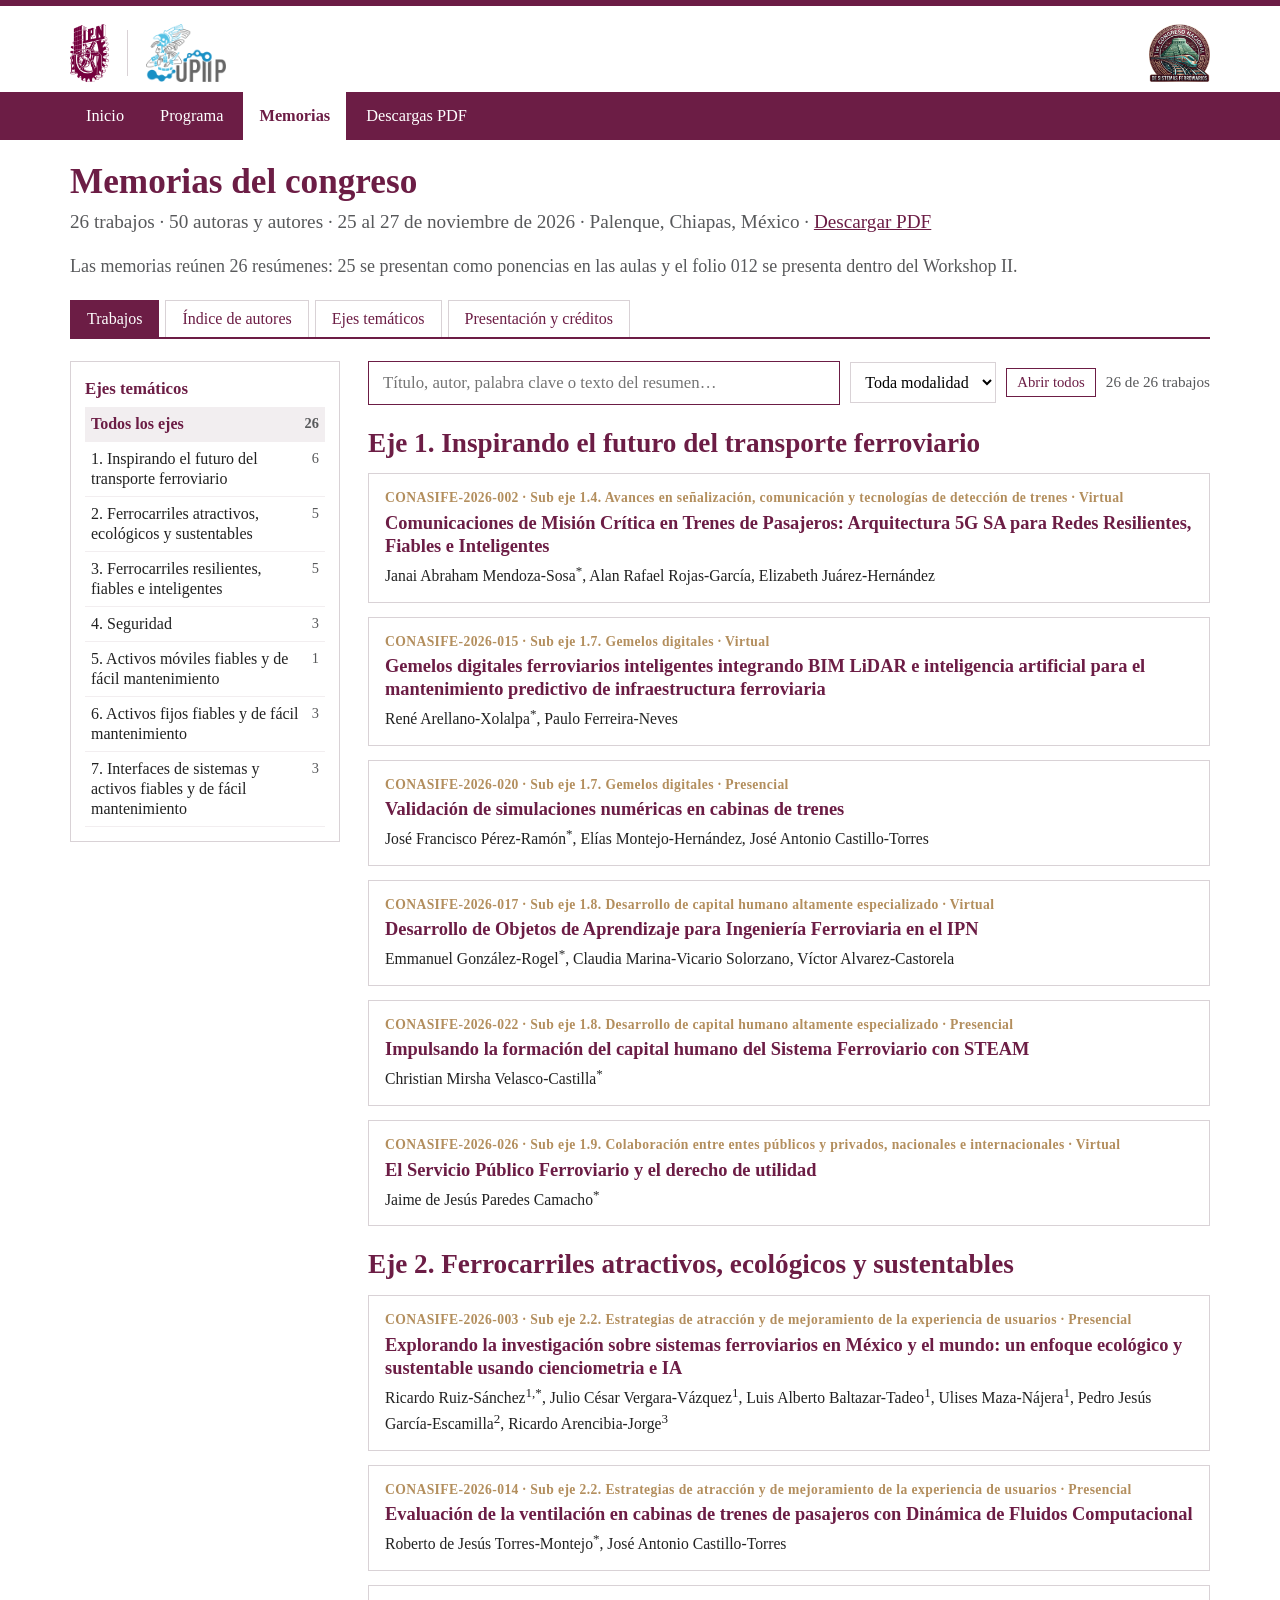
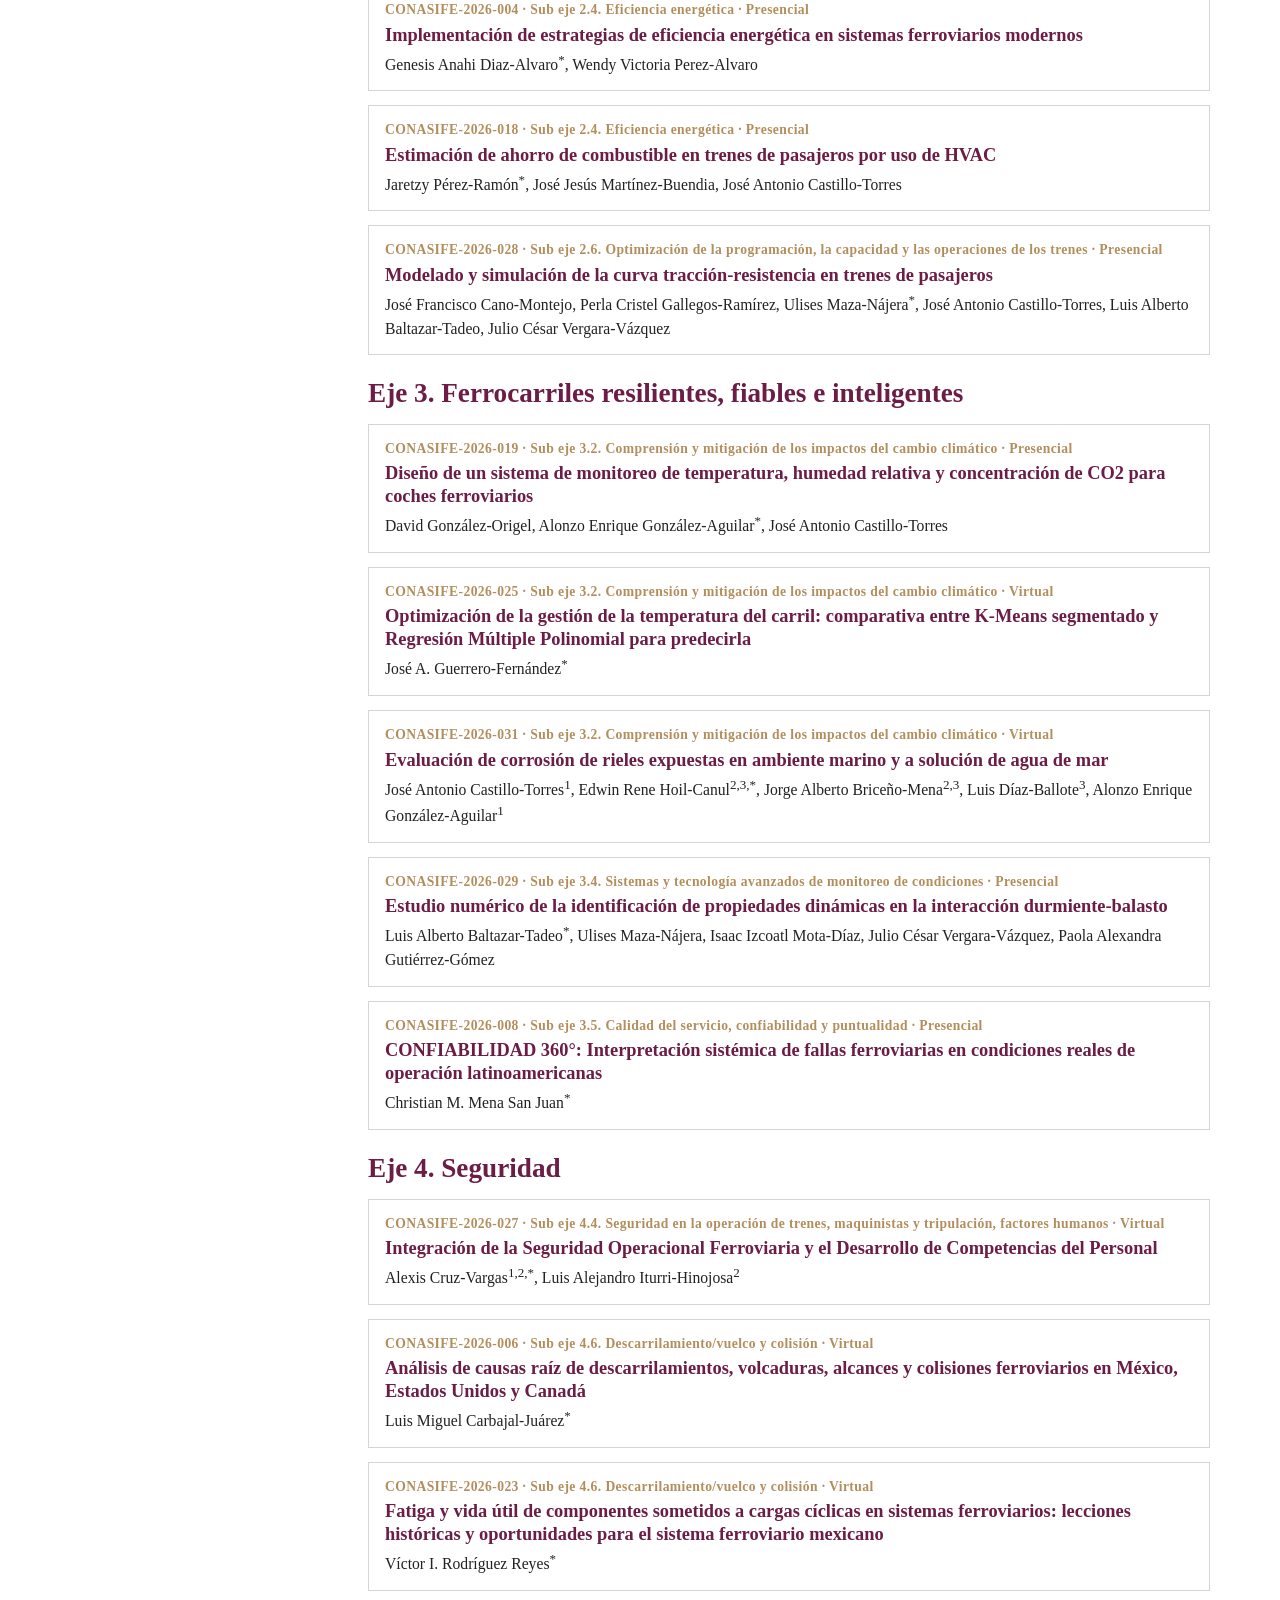
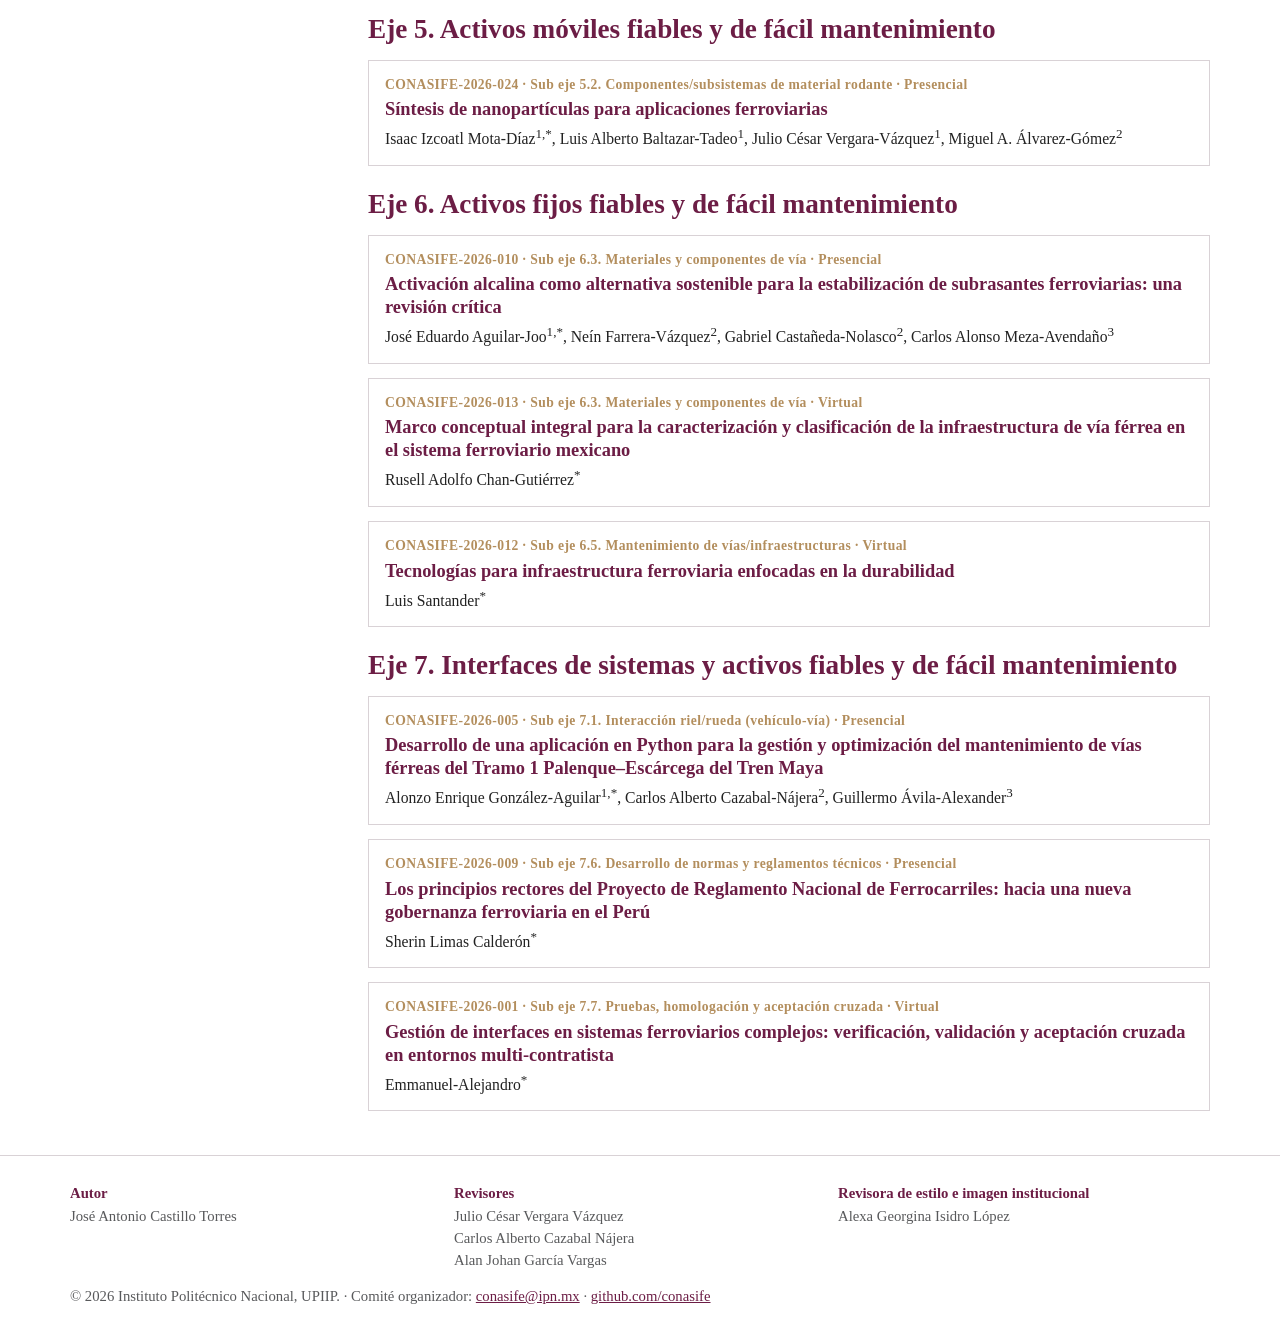
==== memorias.html @ f8cb29ac "Actualización de puesto en magistrales" ====
<!doctype html>
<html lang="es">
<head>
<meta charset="utf-8">
<meta name="viewport" content="width=device-width, initial-scale=1">
<title>Memorias · CONASIFE 2026</title>
<meta name="description" content="Memorias interactivas del 1er Congreso Nacional de Sistemas Ferroviarios: trabajos por eje, buscador, índice de autores y resúmenes.">
<link rel="icon" href="img/conasife.png?v=4d07eb8a">
<link rel="stylesheet" href="css/estilo.css?v=86ec4175">
</head>
<body>
<div class="franja"></div>
<header class="ancho">
  <div class="logos">
    <img src="img/ipn.png?v=b9242096" alt="Instituto Politécnico Nacional">
    <span class="sep"></span>
    <img src="img/upiip.png?v=c9acc29b" alt="UPIIP Campus Palenque">
    <img class="fin" src="img/conasife.png?v=4d07eb8a" alt="1er Congreso Nacional de Sistemas Ferroviarios">
  </div>
</header>
<nav class="barra" aria-label="Secciones">
  <div class="ancho">
    <a href="index.html" >Inicio</a>
    <a href="programa.html" >Programa</a>
    <a href="memorias.html" class="activo">Memorias</a>
    <a href="index.html#descargas">Descargas PDF</a>
  </div>
</nav>
<main class="ancho">
  <h1 style="font-size:2.2rem;margin:22px 0 6px">Memorias del congreso</h1>
  <p class="sub" id="m-sub"></p>
  <p class="intro" id="m-nota"></p>
  <div class="pestanas" role="tablist">
    <button data-panel="trabajos">Trabajos</button>
    <button data-panel="autores">Índice de autores</button>
    <button data-panel="ejes">Ejes temáticos</button>
    <button data-panel="presentacion">Presentación y créditos</button>
  </div>

  <div class="panel" id="trabajos" role="tabpanel">
    <div class="memorias">
      <aside class="lateral" aria-label="Filtrar por eje">
        <h3>Ejes temáticos</h3>
        <div id="f-ejes"></div>
      </aside>
      <div>
        <div class="buscar">
          <input type="search" id="q-mem" placeholder="Título, autor, palabra clave o texto del resumen…" aria-label="Buscar en las memorias">
          <select id="f-eje" class="solo-movil" aria-label="Eje temático"></select>
          <select id="f-mod" aria-label="Modalidad"><option value="">Toda modalidad</option></select>
          <button class="boton chico claro" id="b-abrir">Abrir todos</button>
          <span class="conteo" id="c-mem"></span>
        </div>
        <div id="l-mem"></div>
      </div>
    </div>
  </div>

  <div class="panel" id="autores" role="tabpanel" hidden>
    <div class="buscar"><input type="search" id="q-aut" placeholder="Buscar autor…" aria-label="Buscar autor"></div>
    <div class="indice-autores" id="l-aut"></div>
  </div>

  <div class="panel" id="ejes" role="tabpanel" hidden>
    <div class="ejes-lista" id="l-ejes"></div>
  </div>

  <div class="panel" id="presentacion" role="tabpanel" hidden>
    <h2>Presentación</h2>
    <div id="pres"></div>
    <h2 style="margin-top:24px">Datos del libro</h2>
    <div id="libro"></div>
    <h2 style="margin-top:24px">Comités</h2>
    <div class="grupo" id="m-comites"></div>
    <h2 style="margin-top:24px">Directorio</h2>
    <div class="grupo" id="directorio"></div>
  </div>
</main>
<footer>
  <div class="ancho">
    <div class="creditos">
      <div><b>Autor</b><br>José Antonio Castillo Torres</div>
      <div><b>Revisores</b><br>Julio César Vergara Vázquez<br>Carlos Alberto Cazabal Nájera<br>Alan Johan García Vargas</div>
      <div><b>Revisora de estilo e imagen institucional</b><br>Alexa Georgina Isidro López</div>
    </div>
    © 2026 Instituto Politécnico Nacional, UPIIP. · Comité organizador: <a href="mailto:conasife@ipn.mx">conasife@ipn.mx</a> · <a href="https://github.com/conasife/conasife-programa-memorias">github.com/conasife</a>
  </div>
</footer>
<script src="js/datos.js?v=dbddb0cf"></script>
<script src="js/comun.js?v=7879fe49"></script>
<script src="js/memorias.js?v=57cb6717"></script>
</body>
</html>
---- css/estilo.css ----
/* CONASIFE 2026 · Programa y Memorias · estilo común
   Autor: José Antonio Castillo Torres · © 2026 Instituto Politécnico Nacional */
:root {
  --guinda:#6C1D45; --guinda-osc:#4E1432; --dorado:#B38E5D; --rosa:#F2EEF0; --rosa2:#F8F5F6;
  --gris:#58595B; --linea:#D9D2D6; --texto:#222; --fondo:#fff;
  --ponencias:#6C1D45; --magistral:#B38E5D; --workshop:#2F5D7C; --microtaller:#3E7B4F;
  --ceremonia:#7A4E8C; --registro:#58595B; --receso:#BDB6BA;
}
* { box-sizing:border-box; }
html, body { margin:0; }
html { scroll-padding-top:70px; }
body { font-family:"Times New Roman", Times, serif; color:var(--texto); background:var(--fondo); font-size:18px; line-height:1.5; }
a { color:var(--guinda); }
button, input, select { font-family:inherit; font-size:1rem; }
.franja { height:6px; background:var(--guinda); }
.ancho { max-width:1180px; margin:0 auto; padding:0 20px; }
.logos { display:flex; align-items:center; gap:18px; padding:18px 0 10px; }
.logos img { height:58px; width:auto; }
.logos .sep { width:1px; height:46px; background:var(--linea); }
.logos .fin { margin-left:auto; }

/* barra de navegación */
nav.barra { position:sticky; top:0; z-index:20; background:var(--guinda); }
nav.barra .ancho { display:flex; gap:4px; flex-wrap:wrap; }
nav.barra a { color:#fff; text-decoration:none; padding:12px 16px; font-size:1.02rem; }
nav.barra a:hover { background:var(--guinda-osc); }
nav.barra a.activo { background:#fff; color:var(--guinda); font-weight:bold; }

h1 { color:var(--guinda); line-height:1.12; }
h2 { color:var(--guinda); font-size:1.7rem; margin:0 0 6px; }
h3 { color:var(--guinda); margin:0 0 6px; }
.sub { font-size:1.2rem; color:var(--gris); margin:0 0 16px; }
.intro { color:var(--gris); margin:0 0 20px; }
section { padding:32px 0; border-top:1px solid var(--linea); }
.pend { color:var(--dorado); font-style:italic; }
.aviso { background:var(--rosa); padding:12px 16px; margin:14px 0; }
.borrador { display:inline-block; background:var(--dorado); color:#fff; padding:2px 10px; font-size:.9rem; letter-spacing:.03em; }

/* botones */
.boton { display:inline-flex; justify-content:space-between; align-items:center; gap:14px; background:var(--guinda); color:#fff;
  text-decoration:none; padding:11px 16px; border:1px solid var(--guinda); cursor:pointer; }
.boton:hover { background:var(--guinda-osc); }
.boton.claro { background:#fff; color:var(--guinda); }
.boton.claro:hover { background:var(--rosa); }
.boton .peso { opacity:.85; font-size:.9rem; white-space:nowrap; }
.boton.chico { padding:5px 10px; font-size:.92rem; }

/* portada (index) */
.portada { display:grid; grid-template-columns:1.15fr 1fr; gap:36px; align-items:center; padding:24px 0 38px; }
.portada h1 { font-size:2.5rem; margin:0 0 12px; }
.portada .datos { color:var(--guinda); font-weight:bold; margin:0 0 18px; }
.cifras { display:flex; gap:26px; flex-wrap:wrap; margin:18px 0 0; }
.cifras div { border-left:3px solid var(--dorado); padding-left:10px; }
.cifras b { display:block; font-size:1.8rem; color:var(--guinda); line-height:1; }
.cifras span { color:var(--gris); font-size:.95rem; }
.portadas { display:flex; gap:18px; justify-content:center; }
.portadas img { width:46%; border:1px solid var(--linea); box-shadow:0 8px 24px rgba(108,29,69,.15); }
.tarjetas { display:grid; grid-template-columns:repeat(2, 1fr); gap:24px; }
.tarjeta { border:1px solid var(--linea); padding:22px; display:grid; grid-template-columns:140px 1fr; gap:20px; }
.tarjeta img { width:100%; border:1px solid var(--linea); }
.tarjeta .acciones { display:flex; flex-direction:column; gap:8px; margin-top:12px; }
.tarjeta p { margin:0 0 6px; color:var(--gris); }
.funciones { display:grid; grid-template-columns:repeat(3, 1fr); gap:18px; }
.funciones div { background:var(--rosa2); padding:16px; border-top:3px solid var(--guinda); }
.funciones b { color:var(--guinda); }

/* pestañas */
.pestanas { display:flex; gap:6px; flex-wrap:wrap; border-bottom:2px solid var(--guinda); margin:18px 0 22px; }
.pestanas button { background:#fff; border:1px solid var(--linea); border-bottom:none; padding:9px 16px; cursor:pointer; color:var(--guinda); }
.pestanas button[aria-selected="true"] { background:var(--guinda); color:#fff; border-color:var(--guinda); }
.panel[hidden] { display:none; }

/* buscador */
.buscar { display:flex; gap:10px; flex-wrap:wrap; align-items:center; margin-bottom:16px; }
.buscar input[type=search] { flex:1 1 320px; padding:11px 14px; border:1px solid var(--guinda); font-size:1.05rem; }
.buscar select { padding:10px; border:1px solid var(--linea); background:#fff; max-width:100%; min-width:0; }
.conteo { color:var(--gris); font-size:.95rem; }
mark { background:#F6E7C8; padding:0 1px; }

/* programa: días */
.dias { display:flex; gap:8px; flex-wrap:wrap; margin-bottom:18px; }
.dias button { border:1px solid var(--guinda); background:#fff; color:var(--guinda); padding:9px 16px; cursor:pointer; }
.dias button[aria-pressed="true"] { background:var(--guinda); color:#fff; }
.linea-tiempo { border-left:3px solid var(--linea); margin-left:68px; }
.bloque { position:relative; padding:10px 0 14px 18px; }
.bloque .hora { position:absolute; left:-80px; top:10px; width:66px; text-align:right; font-weight:bold; color:var(--guinda); font-size:.98rem; }
.bloque::before { content:""; position:absolute; left:-9px; top:16px; width:13px; height:13px; border-radius:50%; background:var(--c, var(--guinda)); border:2px solid #fff; }
.bloque .tit { font-weight:bold; font-size:1.08rem; }
.bloque .lugar { color:var(--gris); font-size:.95rem; }
.bloque.receso { padding-top:4px; padding-bottom:6px; color:var(--gris); font-size:.95rem; }
.bloque.receso .tit { font-weight:normal; font-style:italic; }
.bloque.receso .hora { font-weight:normal; color:var(--gris); top:4px; }
.bloque.receso::before { top:9px; width:9px; height:9px; left:-7px; }
.bloque.ahora { background:linear-gradient(90deg, #FFF6E6, transparent); }
.etiqueta { display:inline-block; font-size:.78rem; color:#fff; background:var(--c, var(--guinda)); padding:1px 8px; margin-right:6px; vertical-align:2px; text-transform:uppercase; letter-spacing:.04em; }
.detalle { margin-top:6px; color:var(--texto); }
.aulas { display:grid; grid-template-columns:repeat(4, 1fr); gap:12px; margin-top:10px; }
.aula { border:1px solid var(--linea); background:#fff; }
.aula h4 { margin:0; background:var(--guinda); color:#fff; padding:6px 10px; font-size:1rem; }
.aula .eje { padding:6px 10px 0; font-size:.88rem; color:var(--guinda); font-weight:bold; }
.aula .mod { padding:0 10px 6px; font-size:.85rem; color:var(--gris); border-bottom:1px solid var(--rosa); }
.pon { padding:8px 10px; border-bottom:1px solid var(--rosa); font-size:.93rem; position:relative; }
.pon:last-child { border-bottom:none; }
.pon .h { font-weight:bold; color:var(--guinda); font-size:.88rem; }
.pon .t { font-weight:bold; line-height:1.25; margin:2px 0; }
.pon .a { color:var(--gris); font-size:.86rem; line-height:1.3; }
.pon .mod-v { font-size:.75rem; color:var(--workshop); border:1px solid var(--workshop); padding:0 5px; margin-left:4px; }
.pon a.ver { font-size:.85rem; }
.estrella { background:none; border:none; cursor:pointer; font-size:1.25rem; line-height:1; color:#C9BFC4; padding:0 2px; float:right; }
.estrella[aria-pressed="true"] { color:var(--dorado); }

/* tablas de resultados */
table.lista { width:100%; border-collapse:collapse; font-size:.97rem; }
table.lista th { text-align:left; background:var(--guinda); color:#fff; padding:8px 10px; font-weight:normal; position:sticky; top:46px; }
table.lista td { padding:8px 10px; border-bottom:1px solid var(--linea); vertical-align:top; }
table.lista tr:nth-child(even) td { background:var(--rosa2); }
table.lista td.cuando { white-space:nowrap; color:var(--guinda); font-weight:bold; }

.fichas { display:grid; grid-template-columns:repeat(2, 1fr); gap:18px; }
.ficha { border:1px solid var(--linea); padding:16px 18px; border-top:4px solid var(--c, var(--guinda)); }
.ficha .cuando { color:var(--guinda); font-weight:bold; }
.ficha p { margin:6px 0; }

/* memorias */
.memorias { display:grid; grid-template-columns:270px 1fr; gap:28px; align-items:start; }
.lateral { position:sticky; top:62px; border:1px solid var(--linea); padding:14px; max-height:calc(100vh - 80px); overflow:auto; }
.lateral h3 { font-size:1.05rem; }
.lateral button { display:flex; justify-content:space-between; gap:8px; width:100%; text-align:left; background:none; border:none; padding:7px 6px; cursor:pointer; color:var(--texto); border-bottom:1px solid var(--rosa); line-height:1.25; }
.lateral button:hover { background:var(--rosa2); }
.lateral button[aria-pressed="true"] { background:var(--rosa); color:var(--guinda); font-weight:bold; }
.lateral .n { color:var(--gris); font-size:.9rem; }
.trabajo { border:1px solid var(--linea); margin-bottom:14px; }
.trabajo summary { list-style:none; cursor:pointer; padding:14px 16px; }
.trabajo summary::-webkit-details-marker { display:none; }
.trabajo summary:hover { background:var(--rosa2); }
.trabajo[open] summary { background:var(--rosa); }
.trabajo .clave { font-size:.85rem; color:var(--dorado); font-weight:bold; letter-spacing:.03em; }
.trabajo .t { font-size:1.15rem; font-weight:bold; color:var(--guinda); line-height:1.25; margin:3px 0; }
.trabajo .a { color:var(--texto); font-size:.98rem; }
.trabajo .mas { padding:4px 18px 16px; }
.trabajo .ads { font-size:.9rem; color:var(--gris); font-style:italic; margin:4px 0 10px; }
.trabajo .resumen { text-align:justify; }
.chips { display:flex; flex-wrap:wrap; gap:6px; margin:8px 0; }
.chip { border:1px solid var(--guinda); color:var(--guinda); background:#fff; padding:2px 10px; font-size:.88rem; cursor:pointer; border-radius:12px; }
.chip:hover { background:var(--rosa); }
.acciones-t { display:flex; flex-wrap:wrap; gap:8px; margin-top:12px; }
.presenta { background:var(--rosa2); border-left:3px solid var(--dorado); padding:6px 12px; margin:10px 0; font-size:.95rem; }
.indice-autores { columns:3; column-gap:30px; }
.indice-autores div { break-inside:avoid; padding:3px 0; font-size:.96rem; }
.indice-autores .letra { font-weight:bold; color:var(--guinda); font-size:1.2rem; margin-top:10px; border-bottom:1px solid var(--linea); }
.indice-autores button { background:none; border:none; color:var(--guinda); cursor:pointer; padding:0 2px; text-decoration:underline; font-size:.9rem; }
.ejes-lista h3 { margin-top:18px; }
.ejes-lista ol { margin:4px 0 0; }
.grupo { display:grid; grid-template-columns:repeat(3, 1fr); gap:16px; }
.grupo div { background:var(--rosa2); padding:12px 14px; }
.grupo b { color:var(--guinda); display:block; margin-bottom:4px; }
.solo-movil { display:none; }
.copiado { position:fixed; bottom:20px; left:50%; transform:translateX(-50%); background:var(--guinda); color:#fff; padding:10px 18px; z-index:50; }

footer { border-top:1px solid var(--linea); padding:26px 20px 36px; color:var(--gris); font-size:.92rem; margin-top:30px; }
footer .creditos { display:grid; grid-template-columns:repeat(3, 1fr); gap:12px; margin-bottom:14px; }
footer b { color:var(--guinda); }

@media (max-width:980px) {
  .aulas { grid-template-columns:repeat(2, 1fr); }
  .memorias { grid-template-columns:1fr; }
  .lateral { display:none; }
  .solo-movil { display:block; flex:1 1 100%; width:100%; }
  .indice-autores { columns:2; }
}
@media (max-width:860px) {
  .portada, .tarjetas, .funciones, footer .creditos, .fichas, .grupo { grid-template-columns:1fr; }
  .portada h1 { font-size:2rem; }
  .logos img { height:44px; }
}
@media (max-width:560px) {
  body { font-size:17px; }
  .ancho { padding:0 16px; }
  .aulas { grid-template-columns:1fr; }
  .tarjeta { grid-template-columns:90px 1fr; gap:14px; padding:16px; }
  .linea-tiempo { margin-left:0; border-left:none; }
  .bloque { padding-left:0; }
  .bloque .hora { position:static; display:block; width:auto; text-align:left; }
  .bloque::before { display:none; }
  .indice-autores { columns:1; }
  table.lista th { position:static; }
  table.lista, table.lista tbody, table.lista tr, table.lista td { display:block; }
  table.lista thead { display:none; }
  table.lista tr { border-bottom:2px solid var(--linea); padding:6px 0; }
  table.lista td { border:none; padding:2px 6px; }
  nav.barra a { padding:10px 11px; }
  .logos .sep { display:none; }
}
@media print {
  nav.barra, .pestanas, .buscar, .estrella, .lateral, .acciones-t, footer .creditos { display:none !important; }
  .memorias { grid-template-columns:1fr; }
}
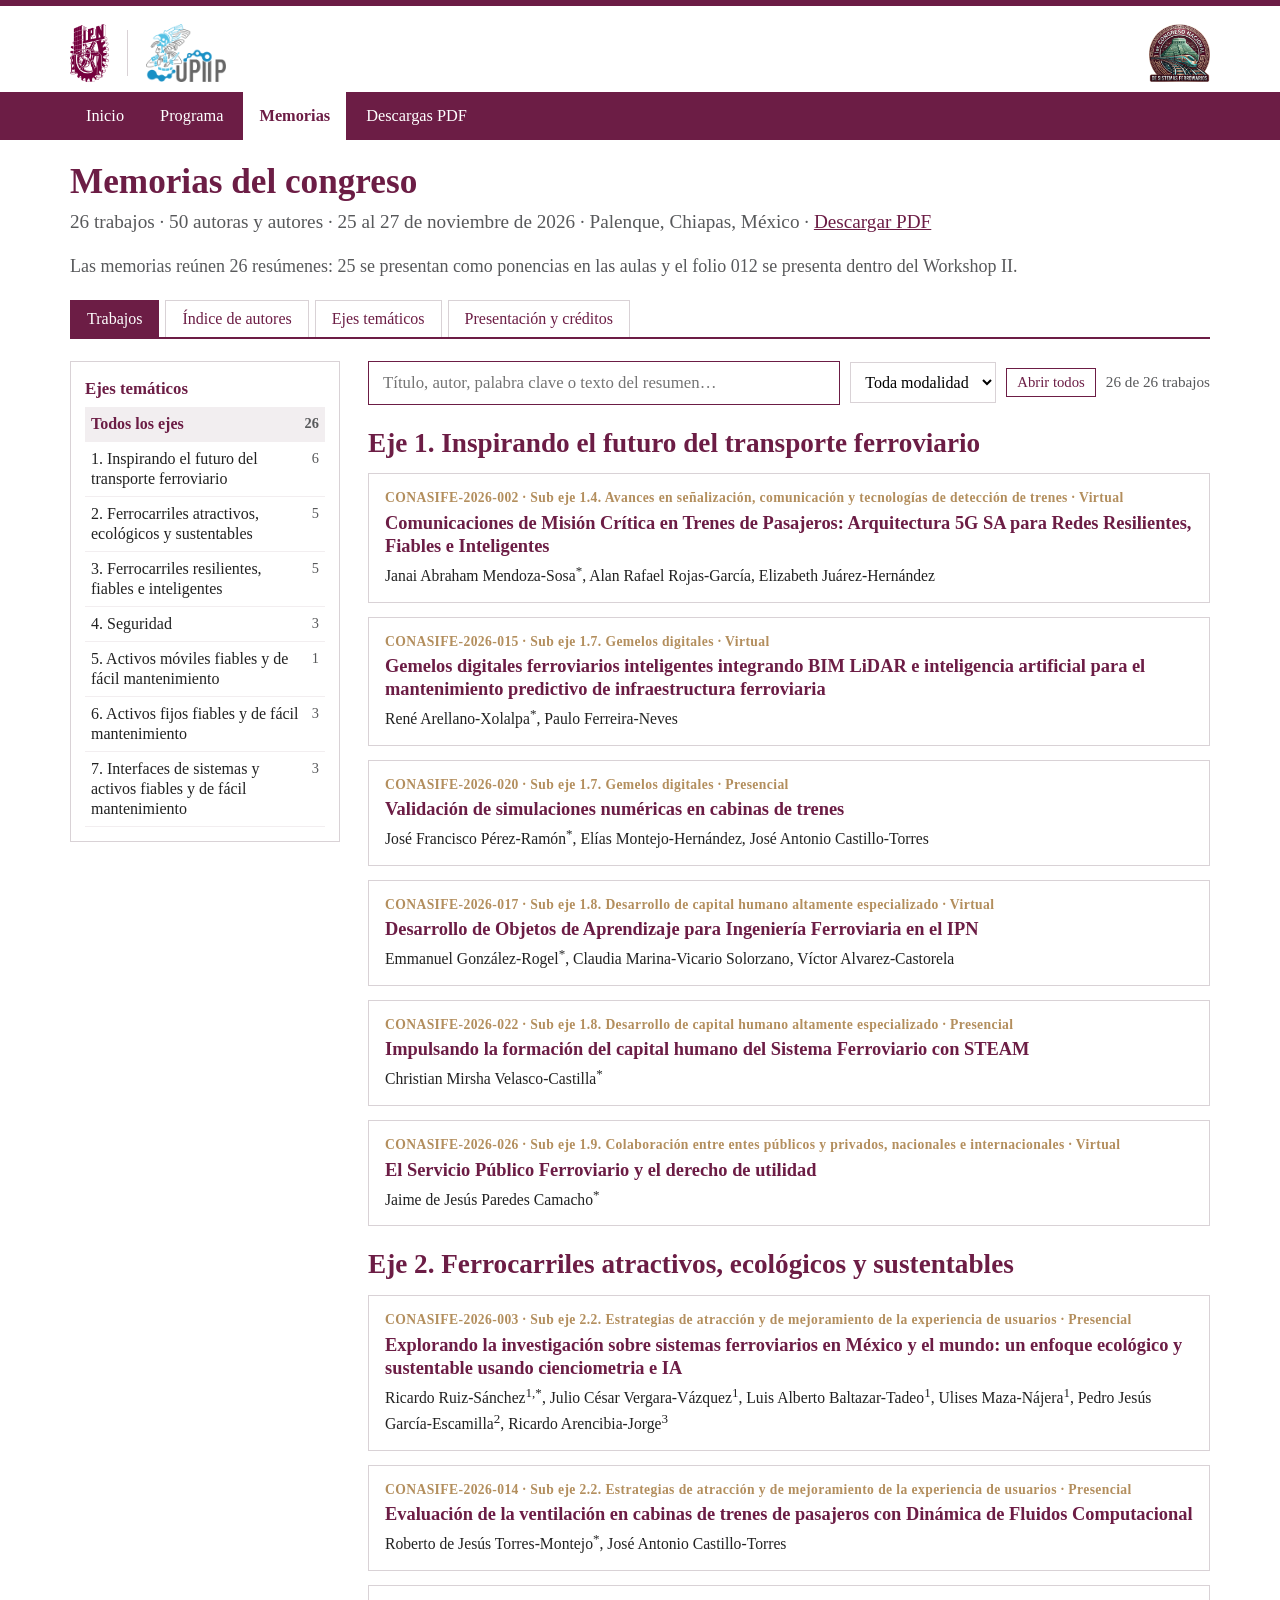
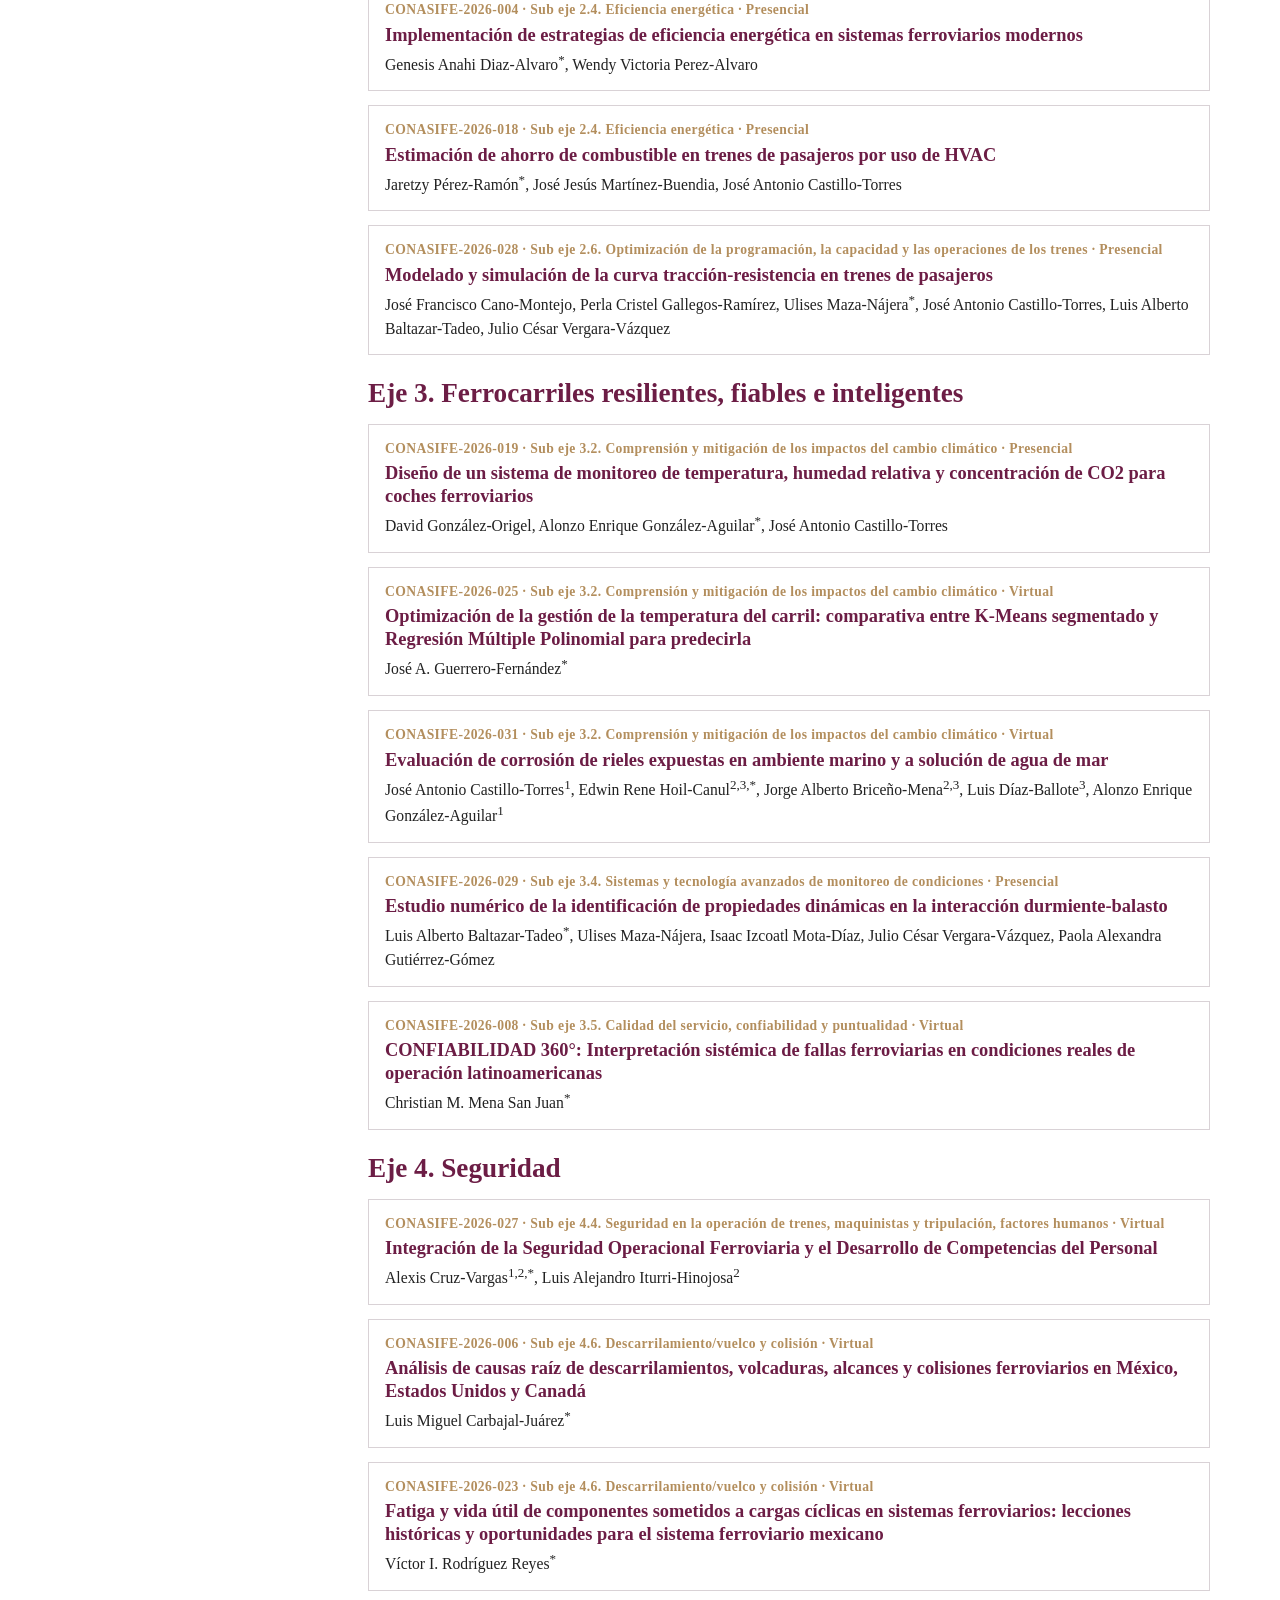
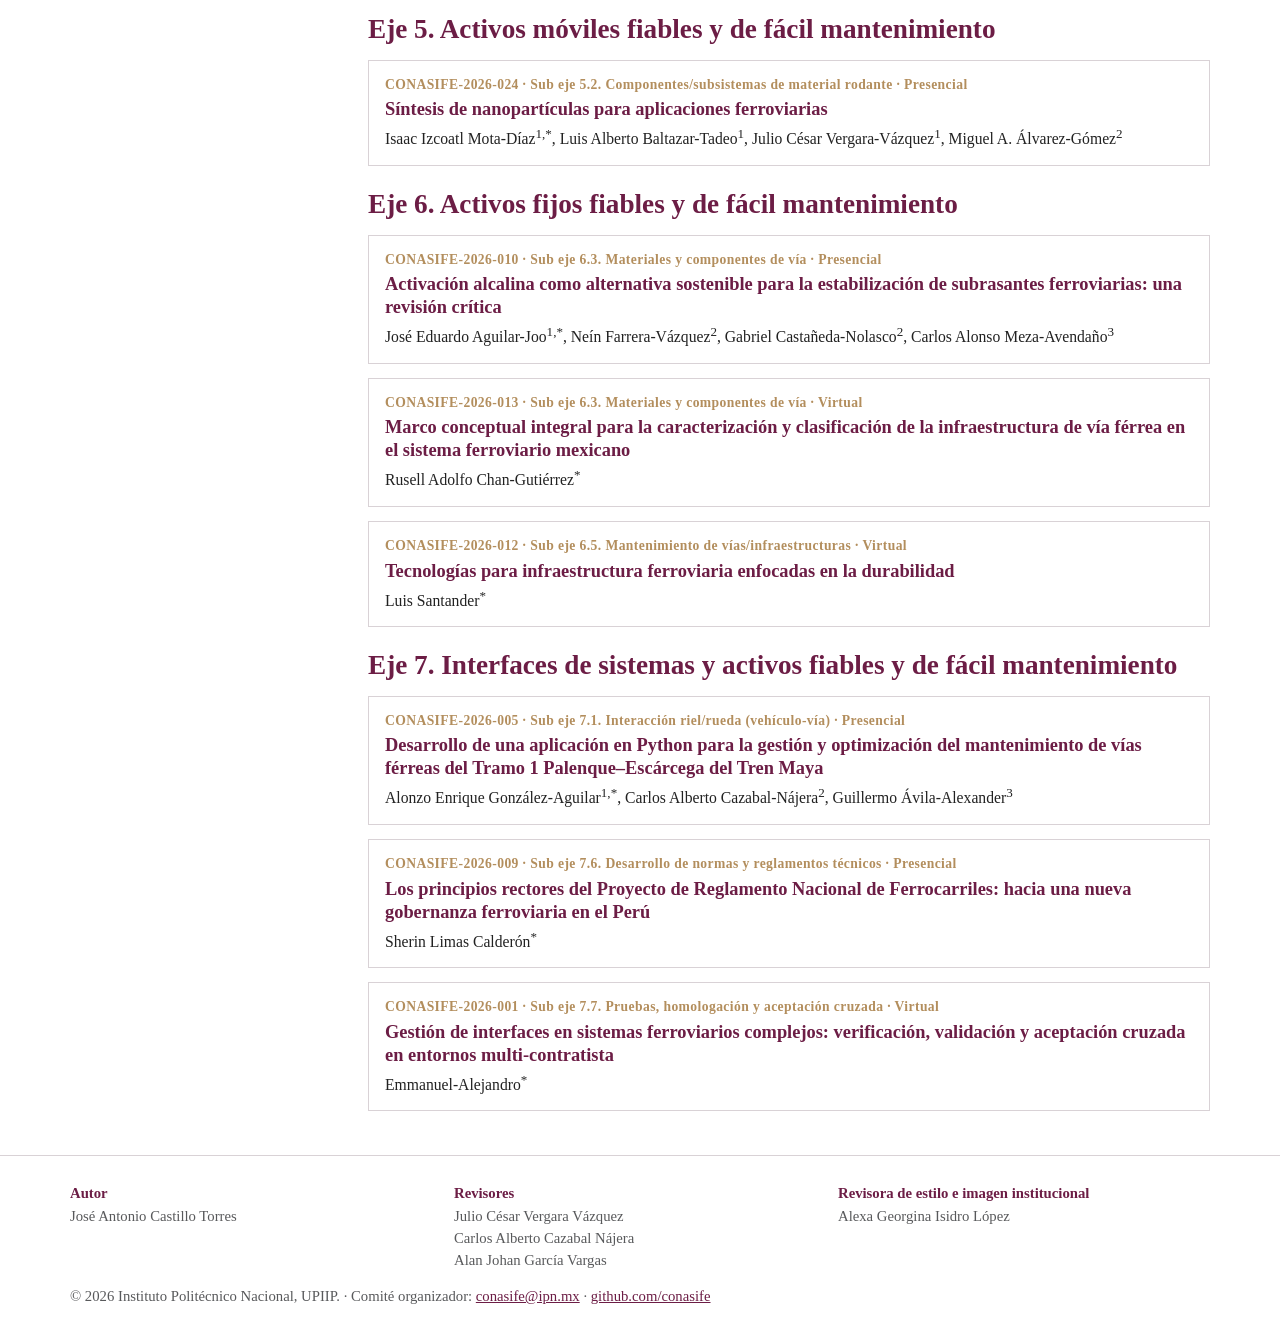
==== commit f2a672c8: "Actualizo programa y memorias" ====
--- a/memorias.html
+++ b/memorias.html
@@ -86,7 +86,7 @@
     © 2026 Instituto Politécnico Nacional, UPIIP. · Comité organizador: <a href="mailto:conasife@ipn.mx">conasife@ipn.mx</a> · <a href="https://github.com/conasife/conasife-programa-memorias">github.com/conasife</a>
   </div>
 </footer>
-<script src="js/datos.js?v=dbddb0cf"></script>
+<script src="js/datos.js?v=93db2a70"></script>
 <script src="js/comun.js?v=7879fe49"></script>
 <script src="js/memorias.js?v=57cb6717"></script>
 </body>
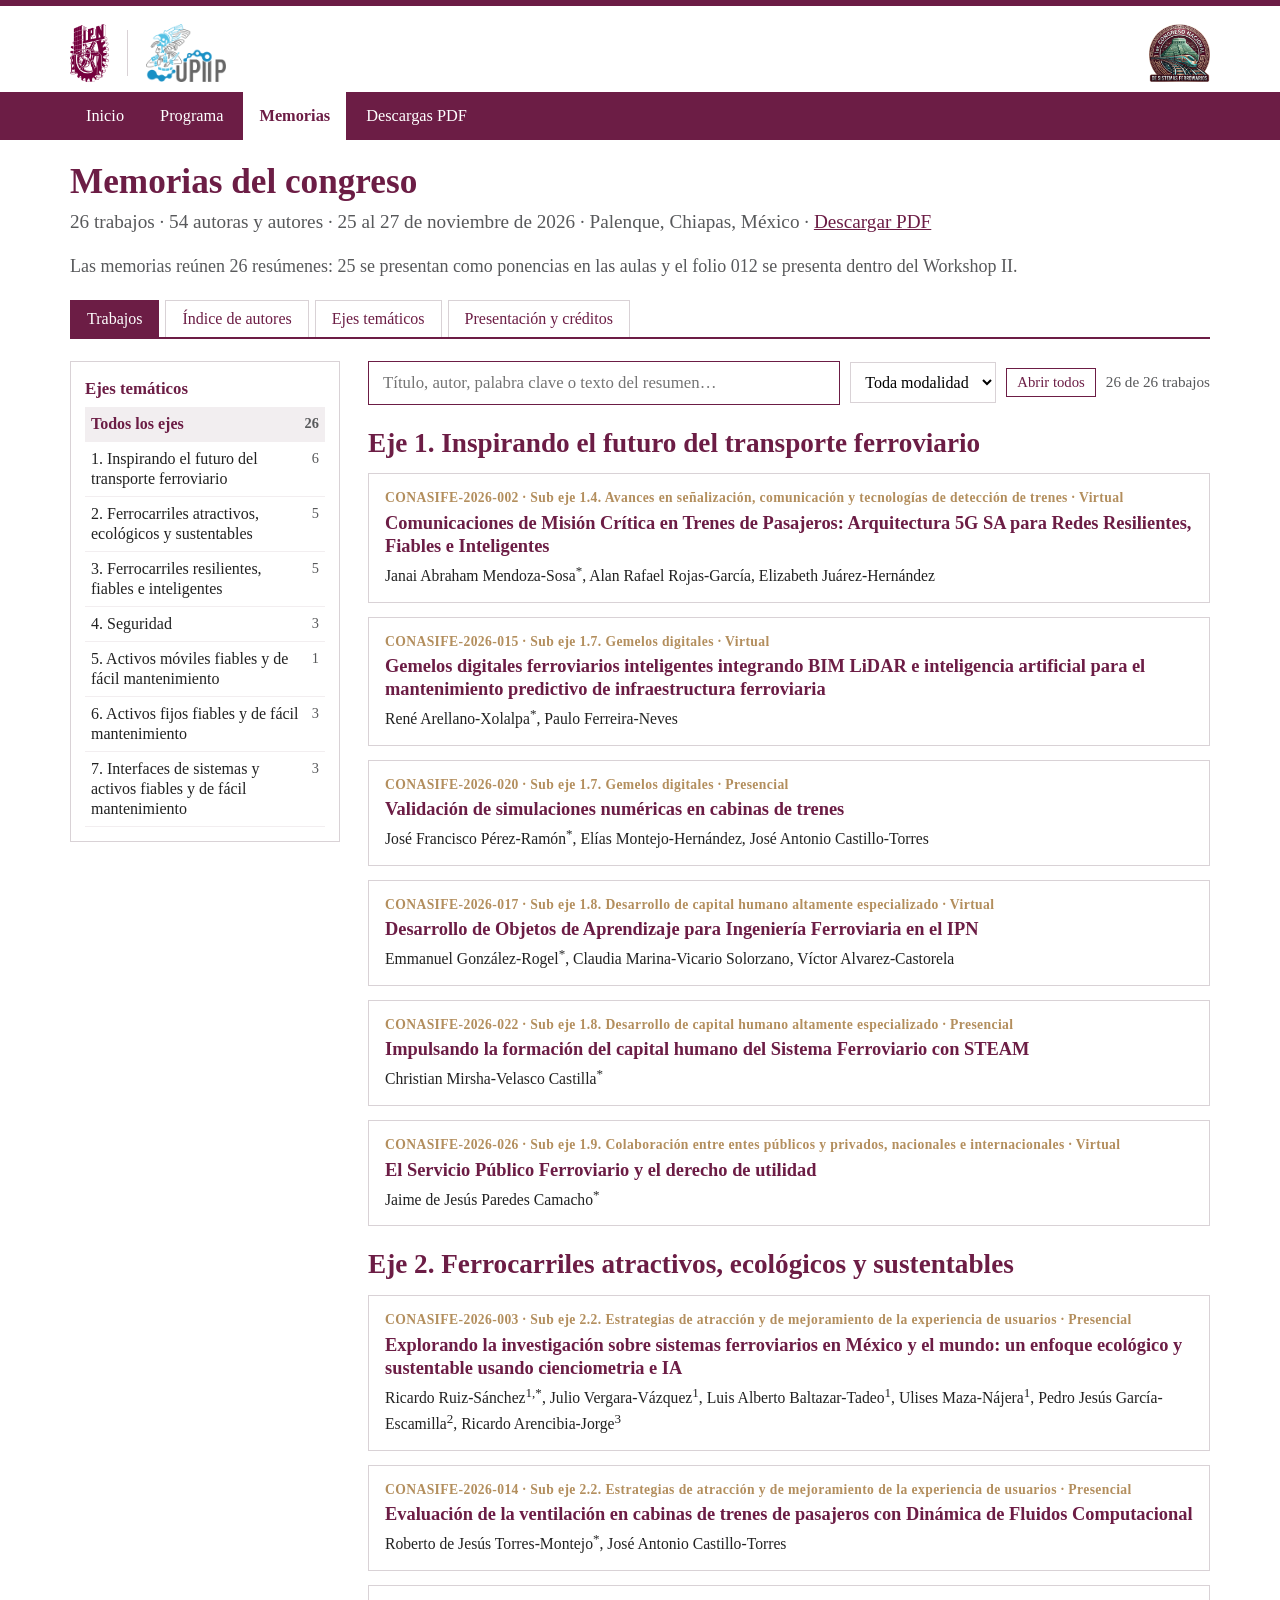
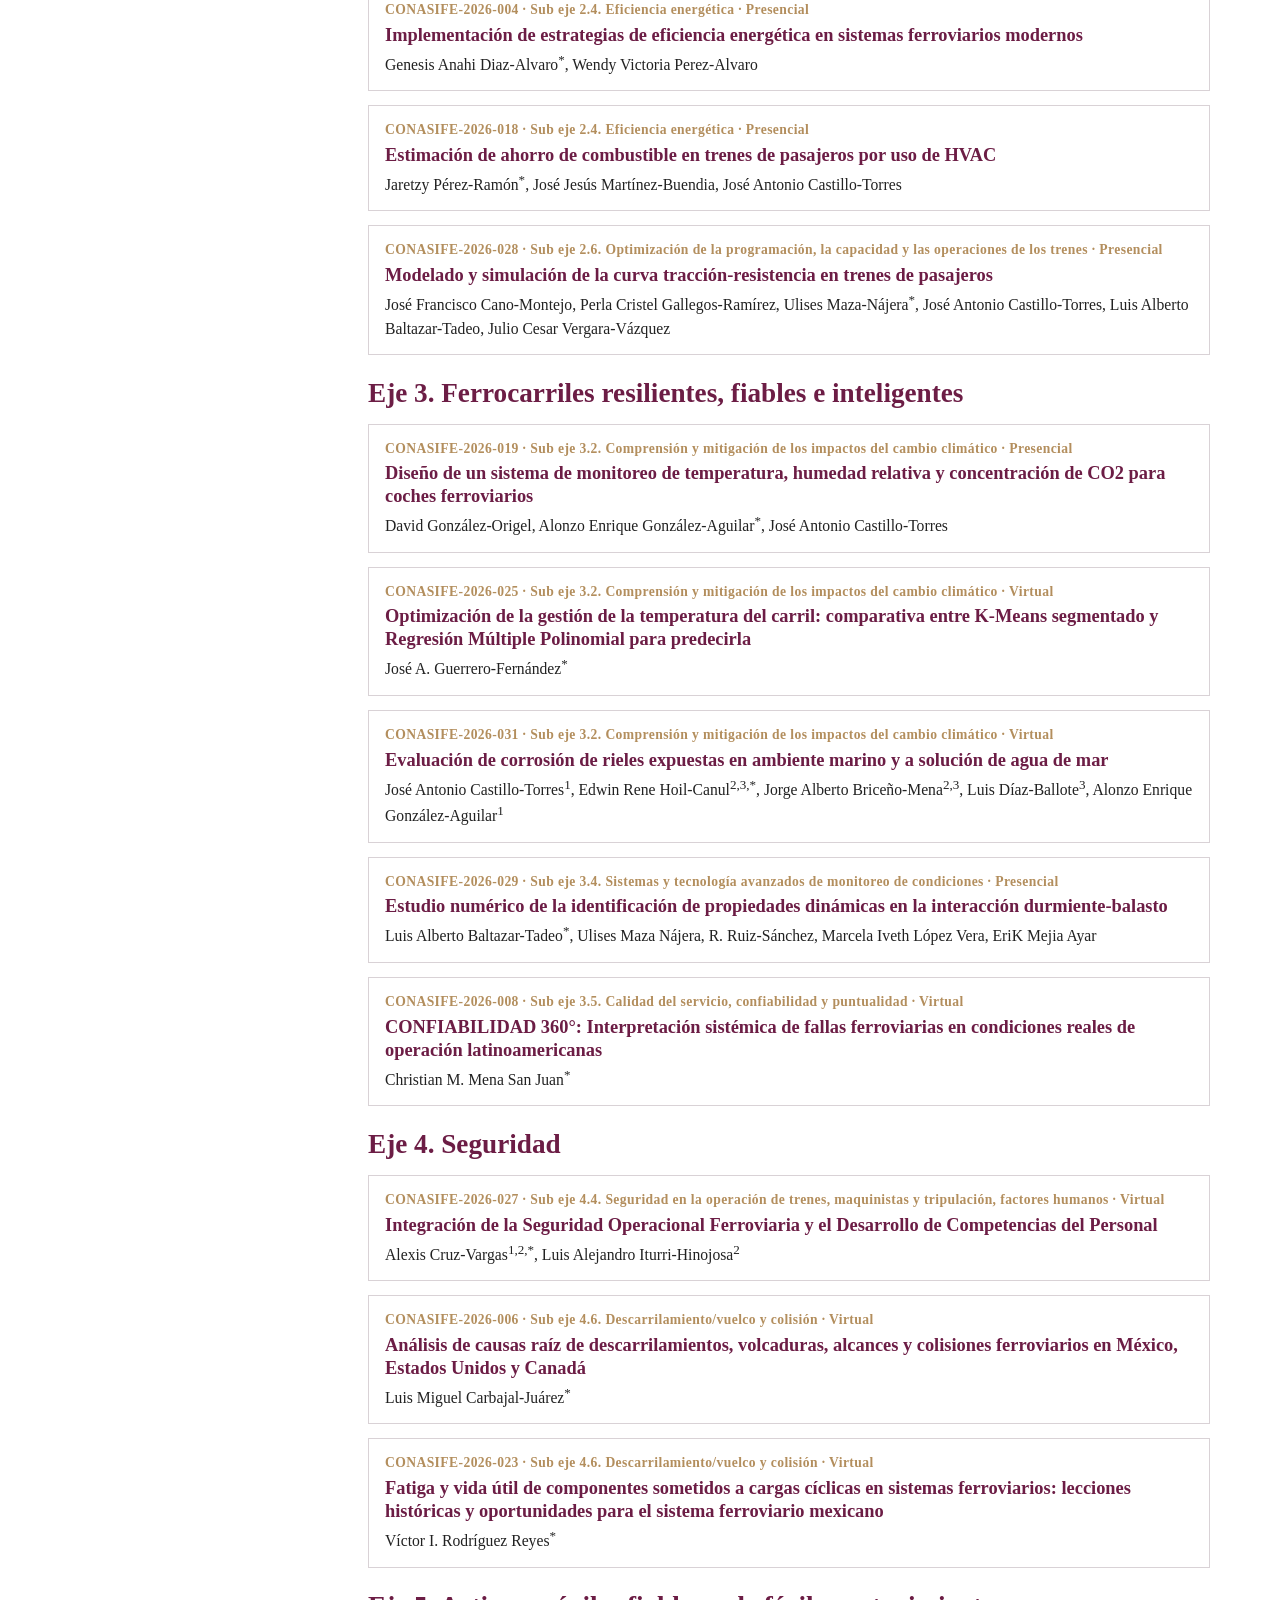
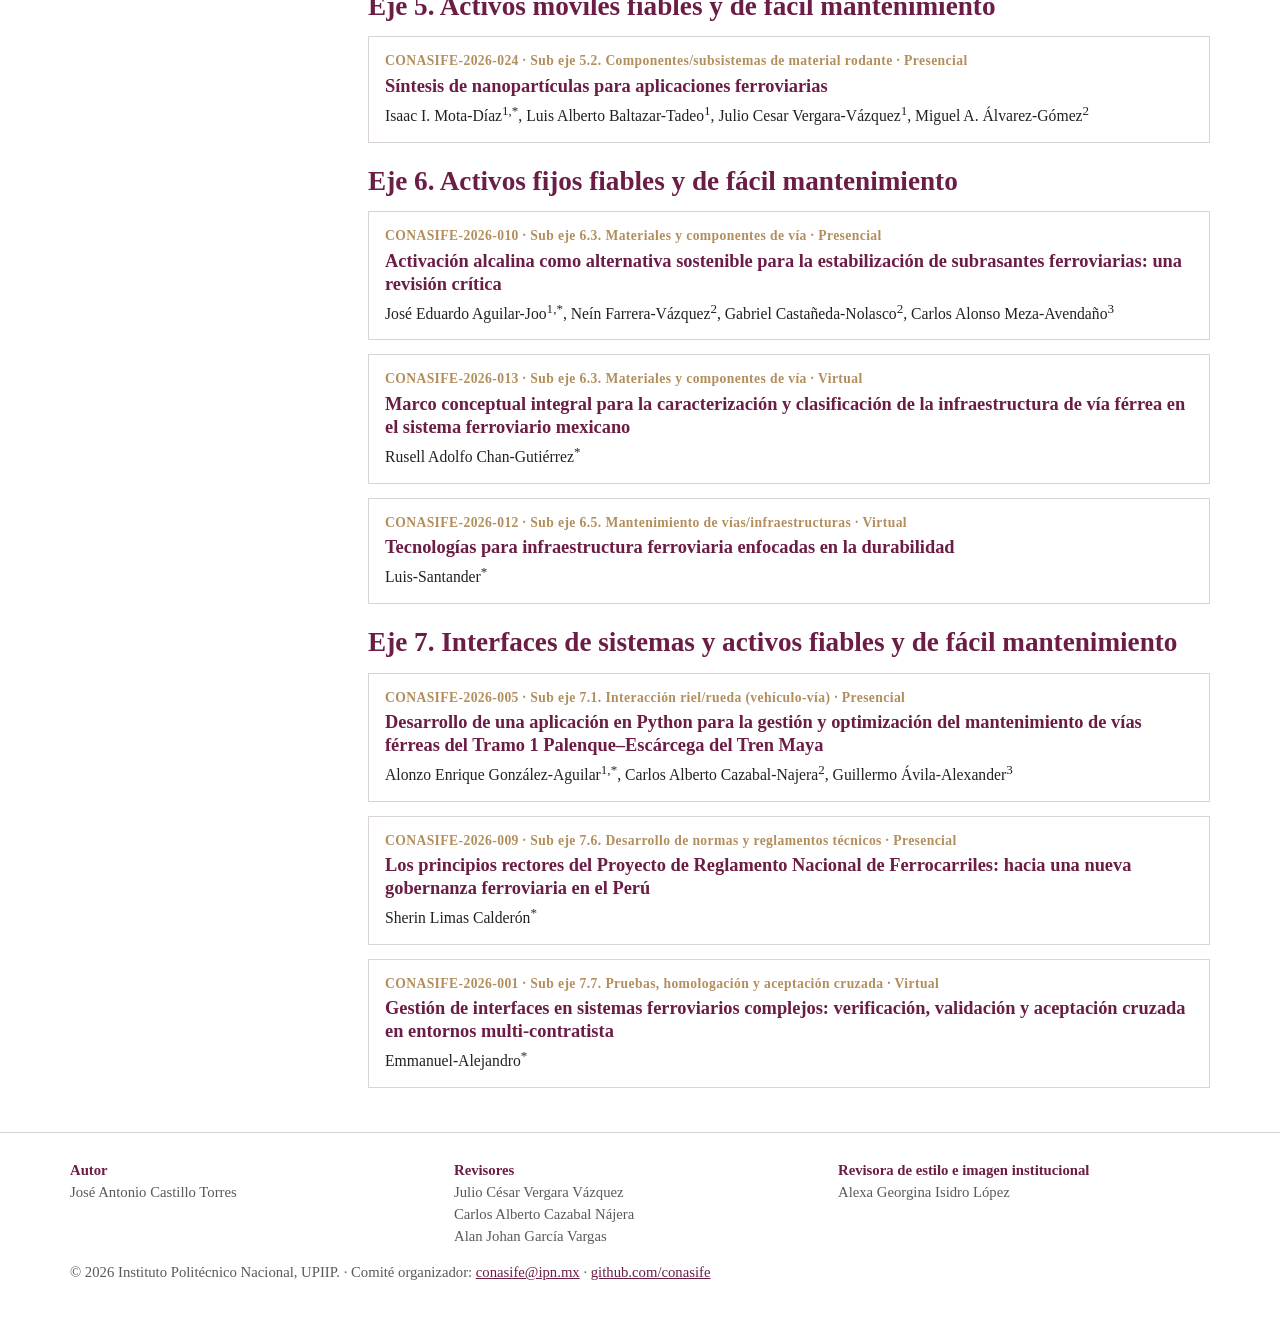
==== commit b09e621a: "Actualizo programa y memorias" ====
--- a/memorias.html
+++ b/memorias.html
@@ -86,7 +86,7 @@
     © 2026 Instituto Politécnico Nacional, UPIIP. · Comité organizador: <a href="mailto:conasife@ipn.mx">conasife@ipn.mx</a> · <a href="https://github.com/conasife/conasife-programa-memorias">github.com/conasife</a>
   </div>
 </footer>
-<script src="js/datos.js?v=93db2a70"></script>
+<script src="js/datos.js?v=dc9c7d0a"></script>
 <script src="js/comun.js?v=7879fe49"></script>
 <script src="js/memorias.js?v=57cb6717"></script>
 </body>
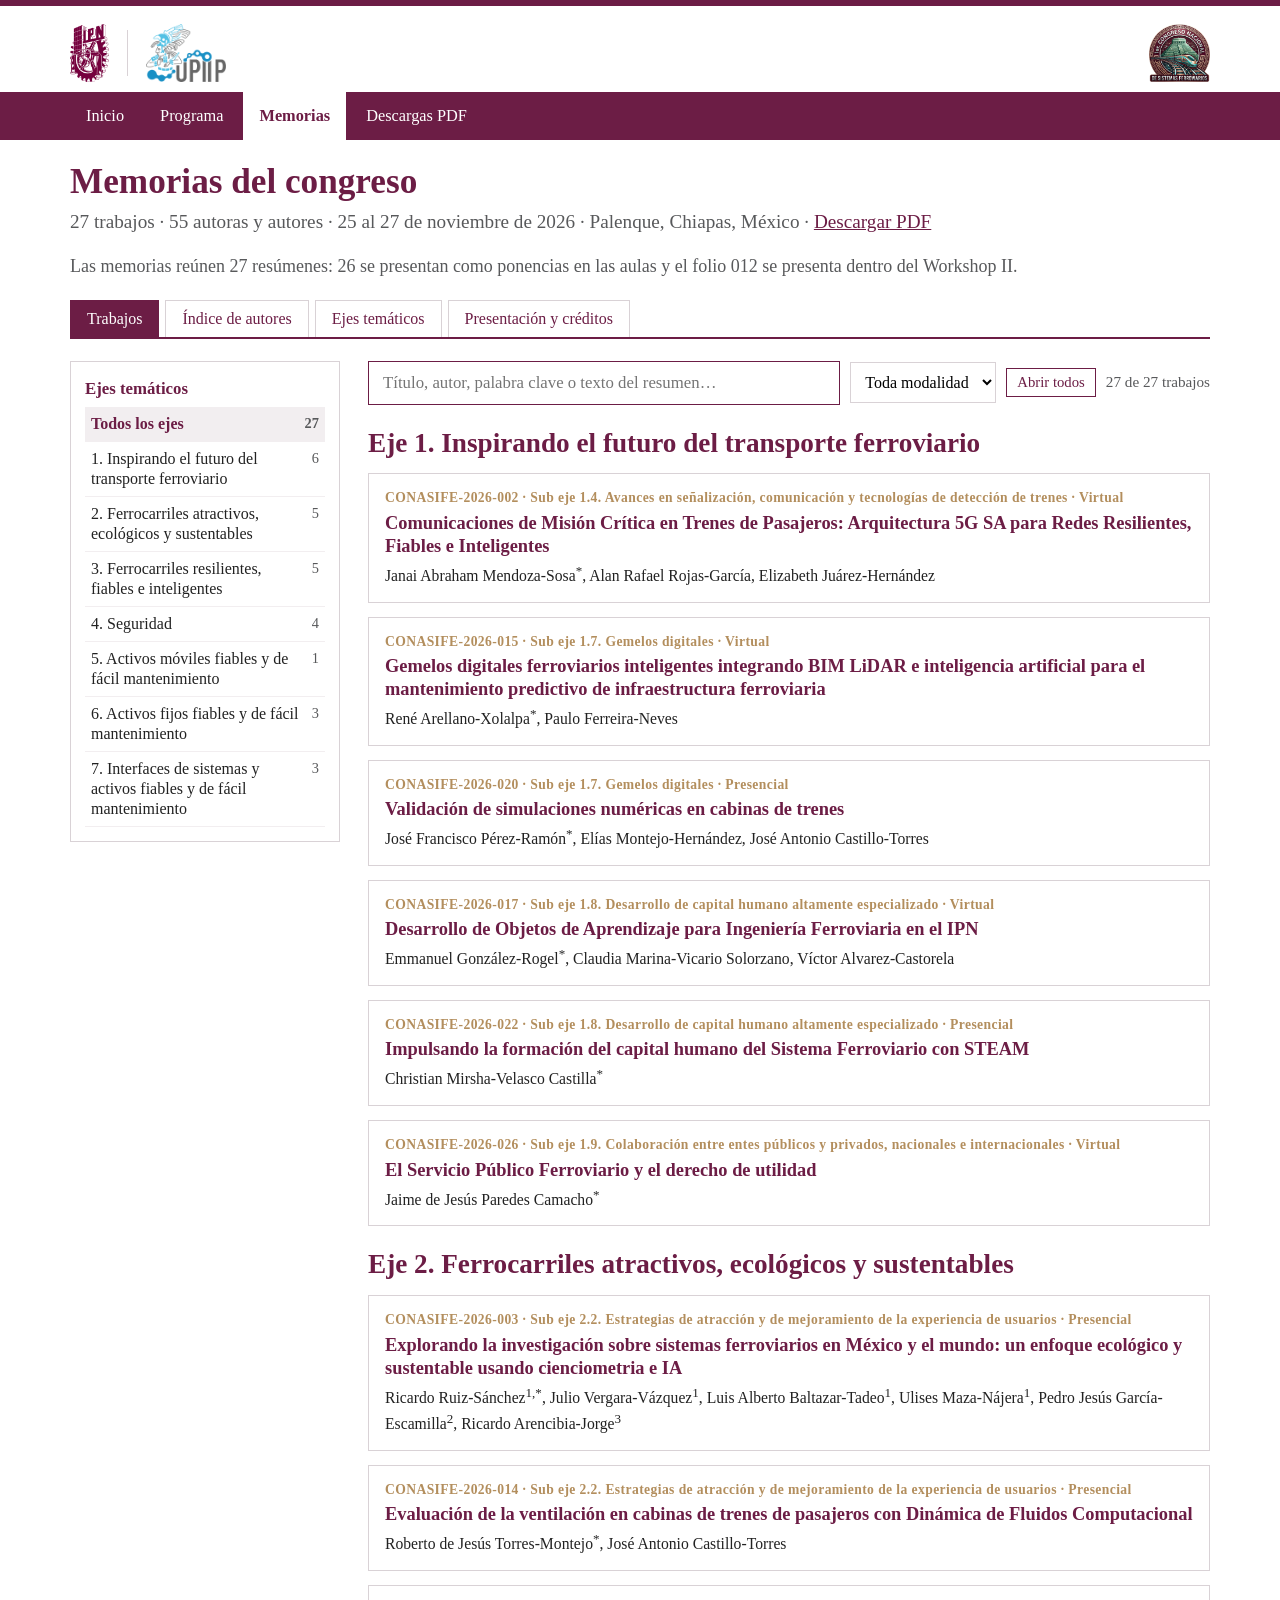
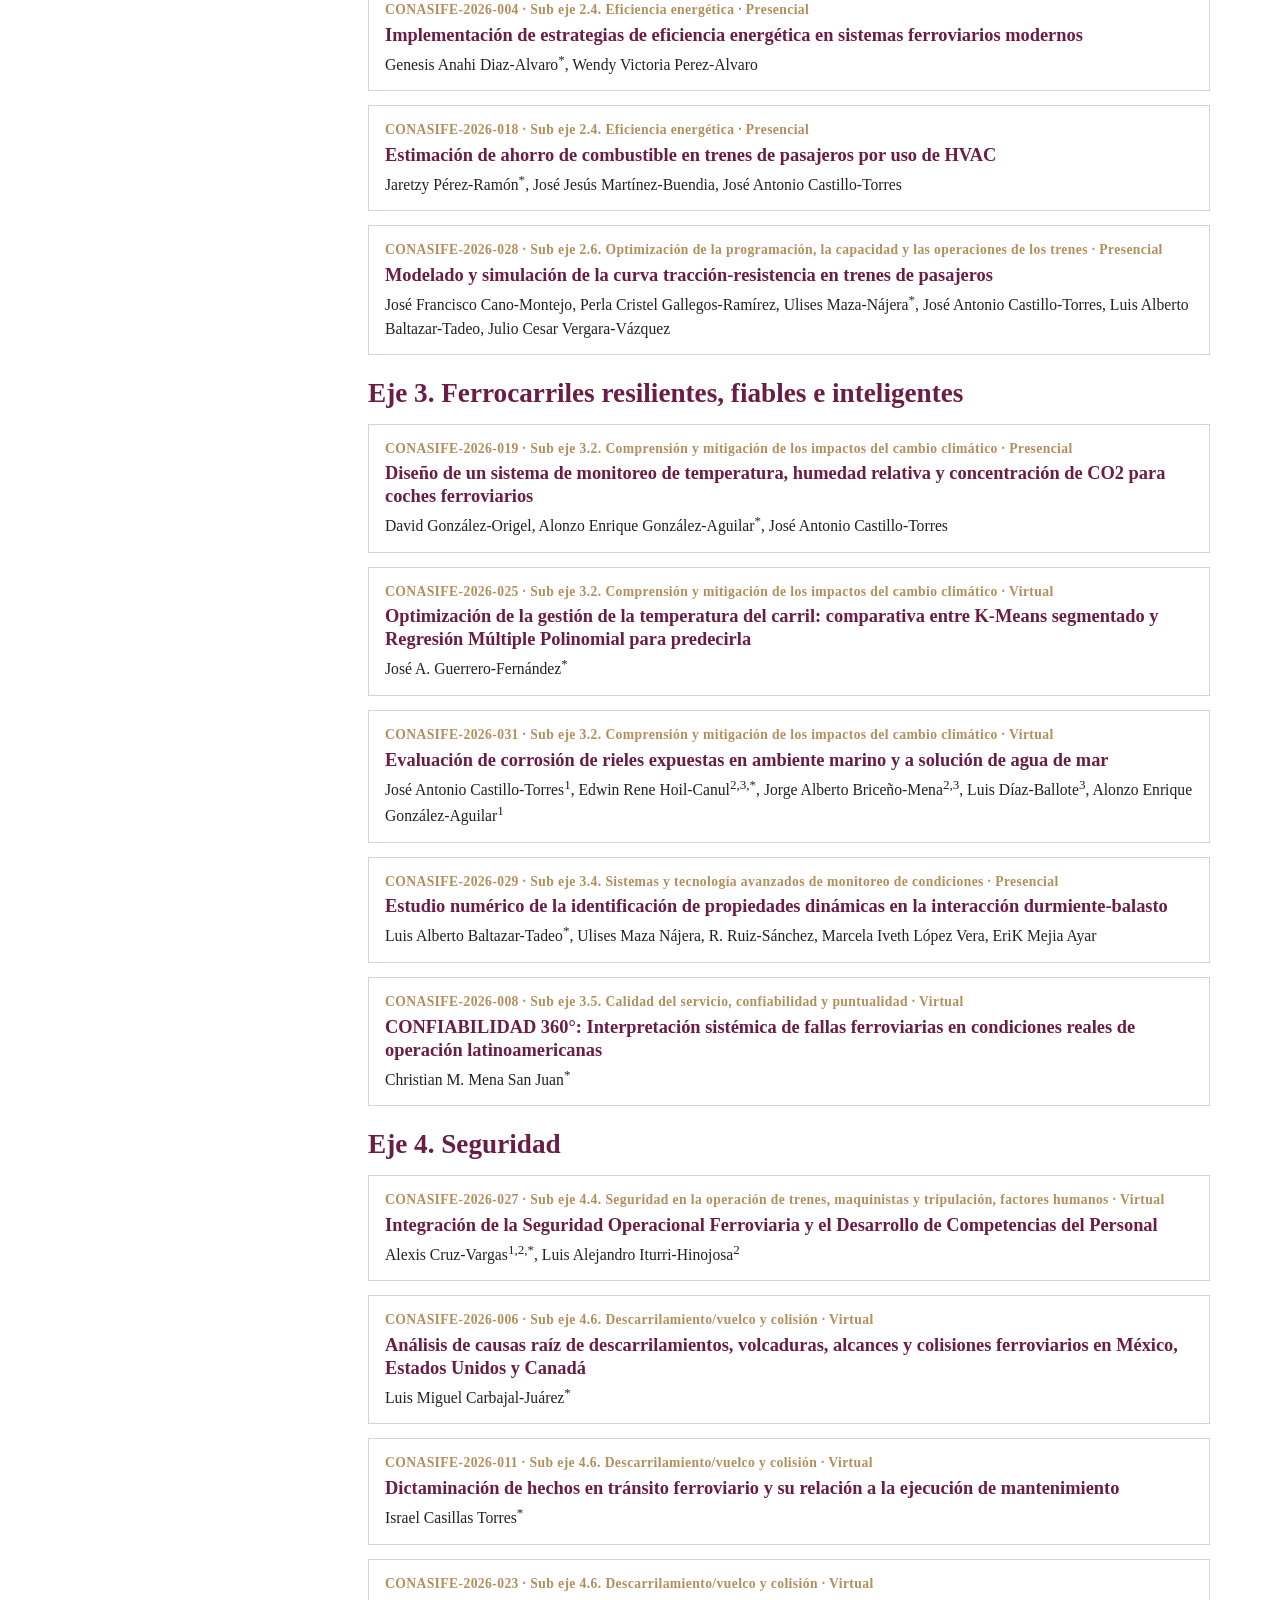
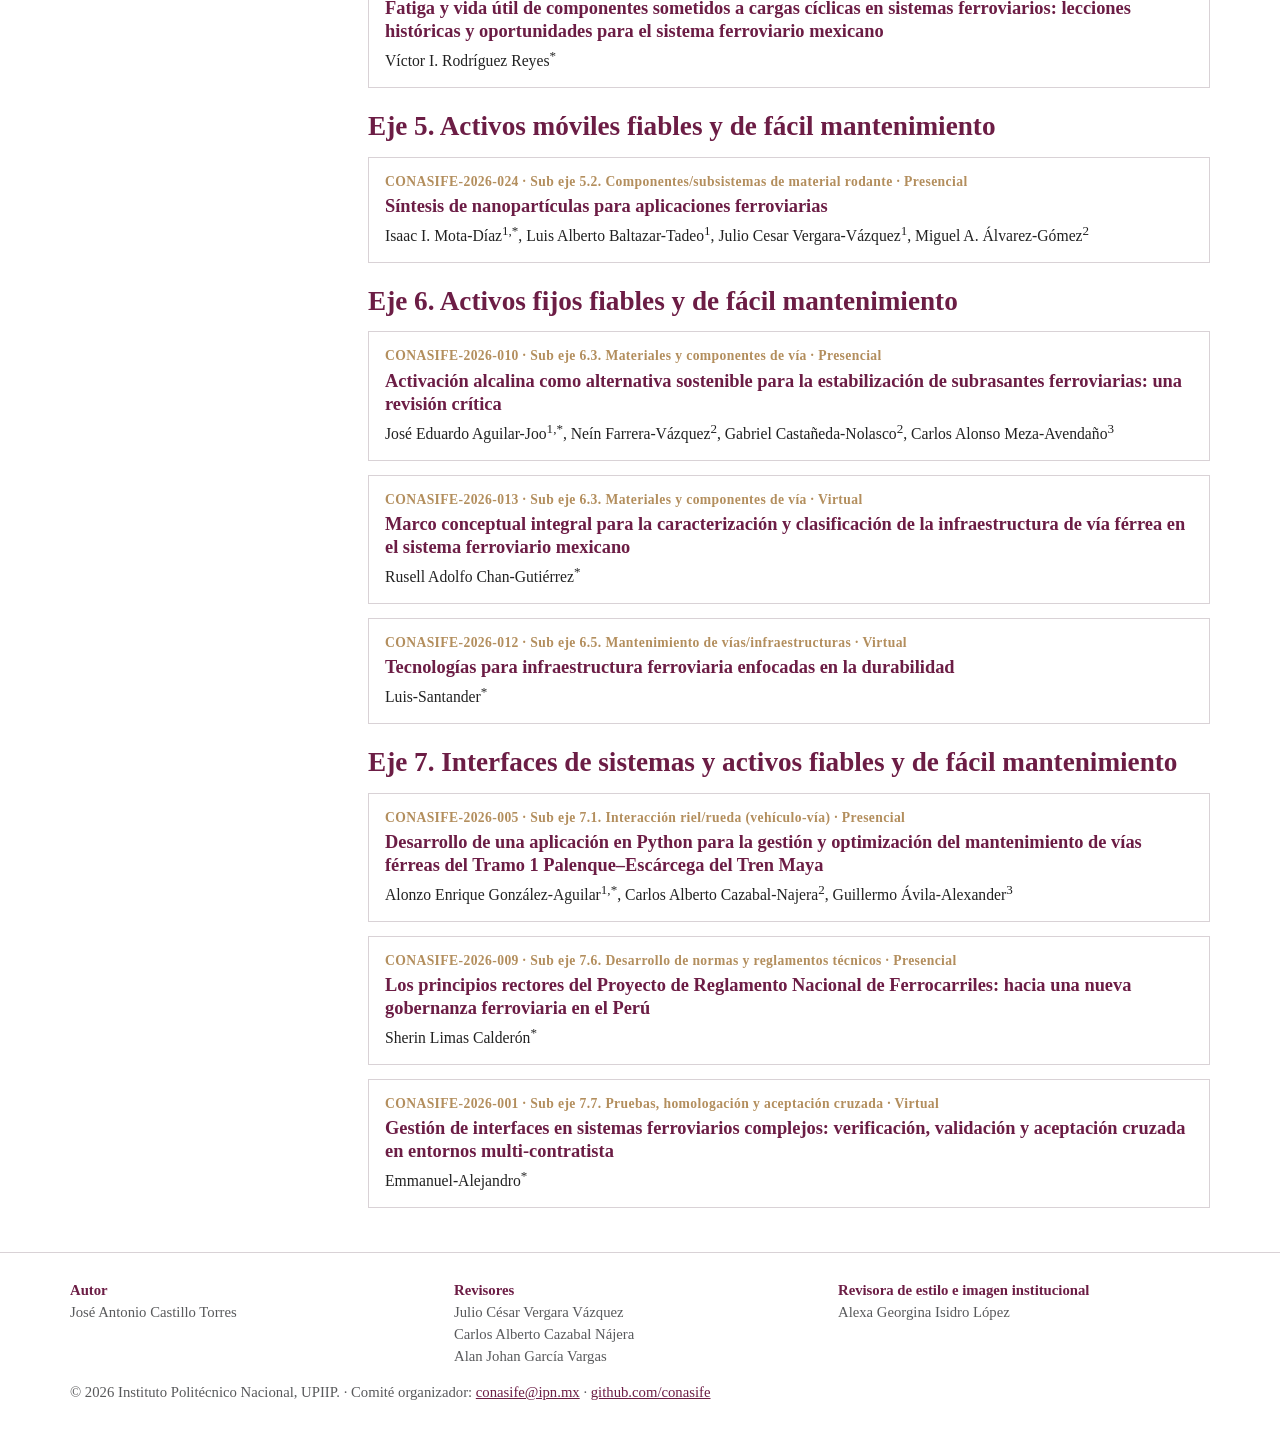
==== commit 8d5b15b6: "Actualizo programa y memorias" ====
--- a/memorias.html
+++ b/memorias.html
@@ -86,7 +86,7 @@
     © 2026 Instituto Politécnico Nacional, UPIIP. · Comité organizador: <a href="mailto:conasife@ipn.mx">conasife@ipn.mx</a> · <a href="https://github.com/conasife/conasife-programa-memorias">github.com/conasife</a>
   </div>
 </footer>
-<script src="js/datos.js?v=dc9c7d0a"></script>
+<script src="js/datos.js?v=63bfeedb"></script>
 <script src="js/comun.js?v=7879fe49"></script>
 <script src="js/memorias.js?v=57cb6717"></script>
 </body>
